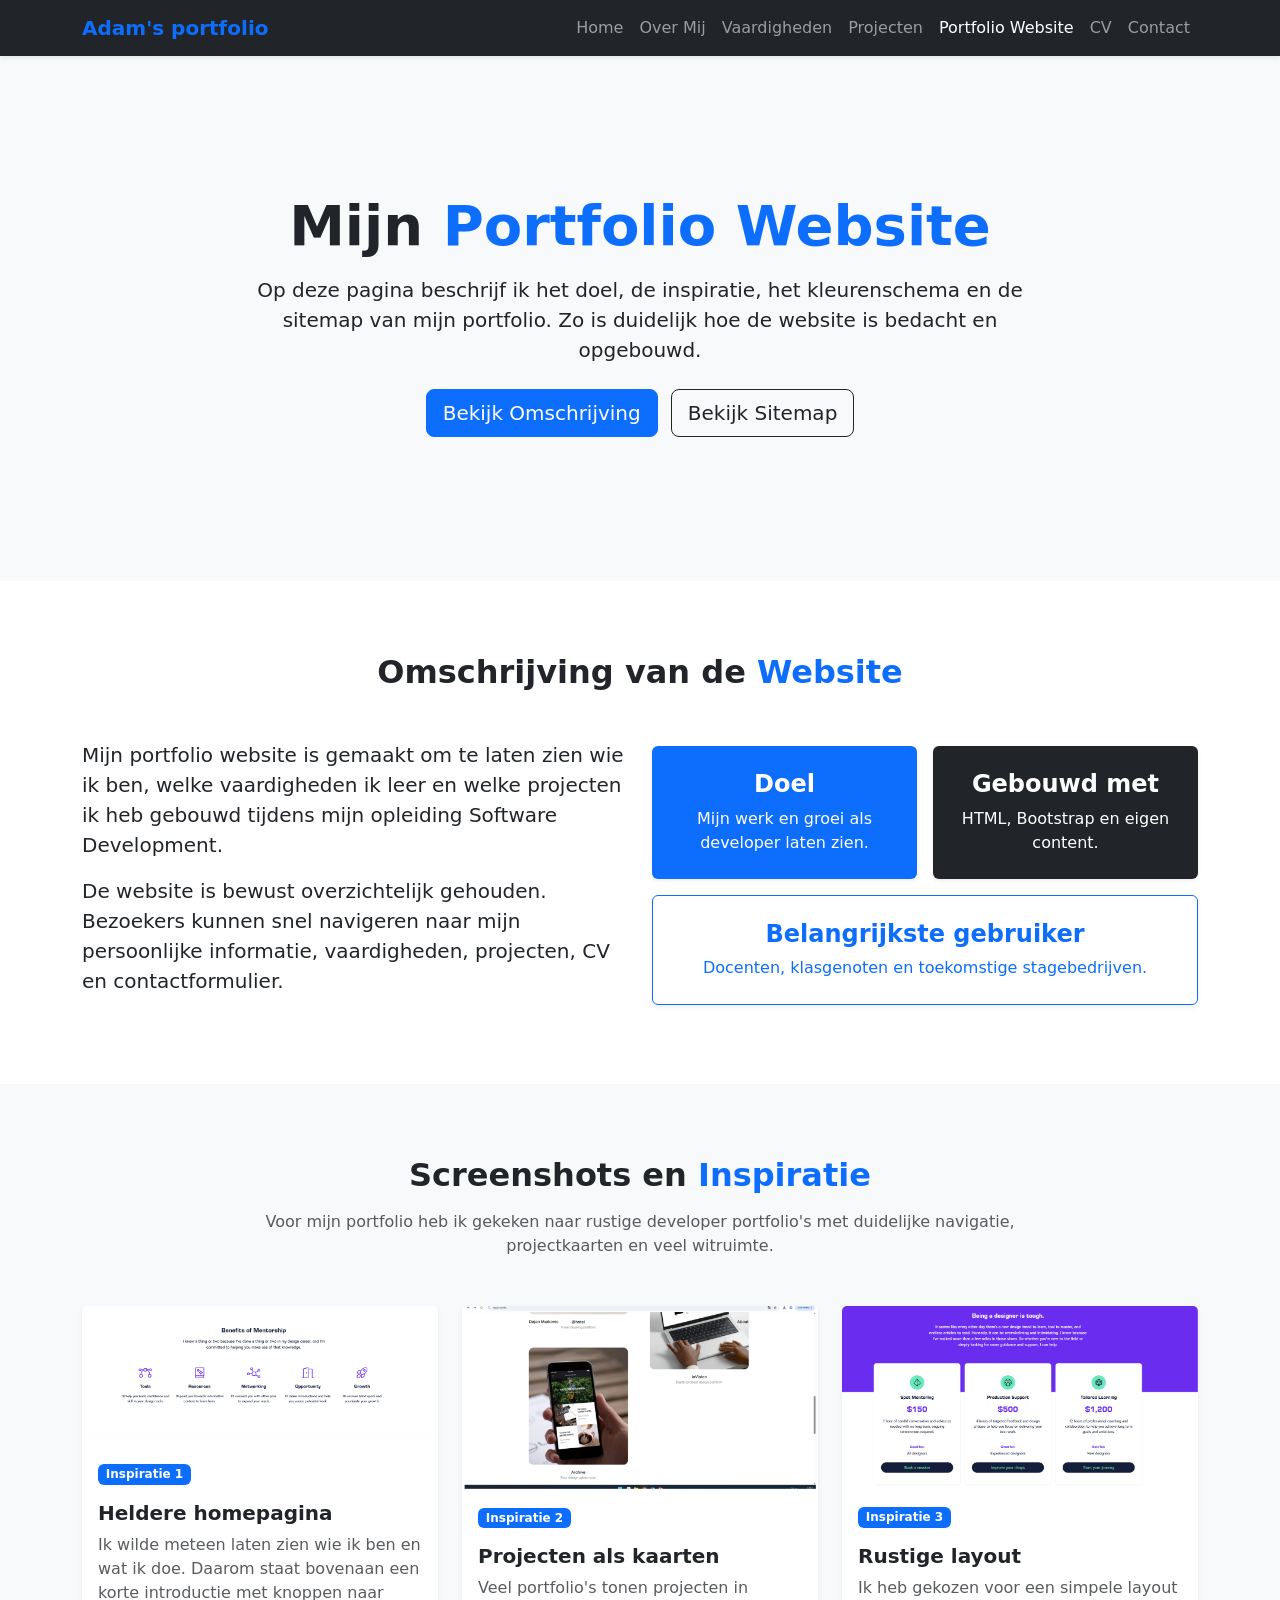
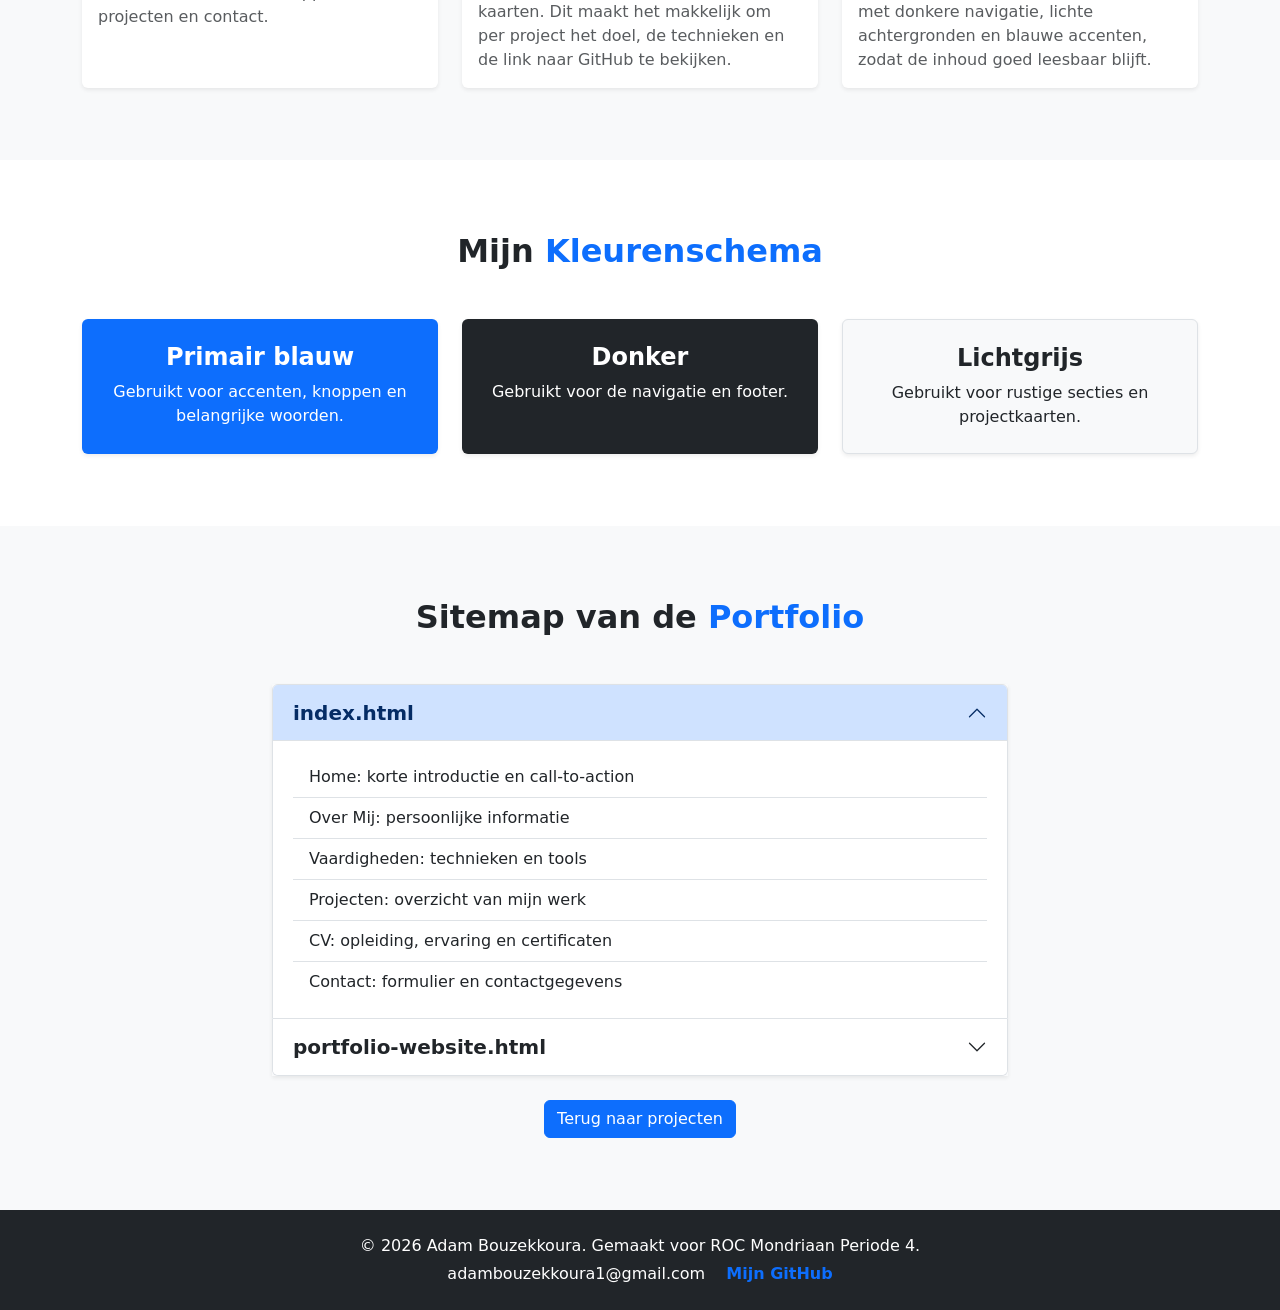
==== portfolio-website.html @ 3e5b6037 "sitemaps etc, imgs" ====
<!DOCTYPE html>
<html lang="nl">

<head>
    <meta charset="UTF-8">
    <meta name="viewport" content="width=device-width, initial-scale=1.0">
    <title>Portfolio Website | Adam</title>
    <link href="https://cdn.jsdelivr.net/npm/bootstrap@5.3.3/dist/css/bootstrap.min.css" rel="stylesheet"
        integrity="sha384-QWTKZyjpPEjISv5WaRU9OFeRpok6YctnYmDr5pNlyT2bRjXh0JMhjY6hW+ALEwIH" crossorigin="anonymous">
</head>

<body>

    <nav id="hoofdNavigatie" class="navbar navbar-expand-lg navbar-dark bg-dark fixed-top shadow-sm">
        <div class="container">
            <a class="navbar-brand fw-bold text-primary" href="index.html#home">Adam's portfolio</a>
            <button class="navbar-toggler" type="button" data-bs-toggle="collapse" data-bs-target="#navbarNav"
                aria-controls="navbarNav" aria-expanded="false" aria-label="Toggle navigatie">
                <span class="navbar-toggler-icon"></span>
            </button>
            <div class="collapse navbar-collapse" id="navbarNav">
                <ul class="navbar-nav ms-auto">
                    <li class="nav-item"><a class="nav-link" href="index.html#home">Home</a></li>
                    <li class="nav-item"><a class="nav-link" href="index.html#over-mij">Over Mij</a></li>
                    <li class="nav-item"><a class="nav-link" href="index.html#vaardigheden">Vaardigheden</a></li>
                    <li class="nav-item"><a class="nav-link" href="index.html#projecten">Projecten</a></li>
                    <li class="nav-item"><a class="nav-link active" aria-current="page" href="portfolio-website.html">Portfolio Website</a></li>
                    <li class="nav-item"><a class="nav-link" href="index.html#cv">CV</a></li>
                    <li class="nav-item"><a class="nav-link" href="index.html#contact">Contact</a></li>
                </ul>
            </div>
        </div>
    </nav>

    <main>
        <header class="bg-light pt-5 mt-5 pb-5">
            <div class="container py-5 text-center">
                <h1 class="display-4 fw-bold mt-5">Mijn <span class="text-primary">Portfolio Website</span></h1>
                <p class="lead mt-3 mx-auto w-75">
                    Op deze pagina beschrijf ik het doel, de inspiratie, het kleurenschema en de sitemap van mijn
                    portfolio. Zo is duidelijk hoe de website is bedacht en opgebouwd.
                </p>
                <div class="mt-4 mb-5">
                    <a href="#omschrijving" class="btn btn-primary btn-lg me-2">Bekijk Omschrijving</a>
                    <a href="#sitemap" class="btn btn-outline-dark btn-lg">Bekijk Sitemap</a>
                </div>
            </div>
        </header>

        <section id="omschrijving" class="py-5">
            <div class="container py-4">
                <h2 class="text-center fw-bold mb-5">Omschrijving van de <span class="text-primary">Website</span></h2>
                <div class="row align-items-center gy-4">
                    <div class="col-lg-6">
                        <p class="fs-5">
                            Mijn portfolio website is gemaakt om te laten zien wie ik ben, welke vaardigheden ik leer
                            en welke projecten ik heb gebouwd tijdens mijn opleiding Software Development.
                        </p>
                        <p class="fs-5">
                            De website is bewust overzichtelijk gehouden. Bezoekers kunnen snel navigeren naar mijn
                            persoonlijke informatie, vaardigheden, projecten, CV en contactformulier.
                        </p>
                    </div>
                    <div class="col-lg-6">
                        <div class="row g-3 text-center">
                            <div class="col-6">
                                <div class="p-4 bg-primary text-white rounded shadow-sm h-100">
                                    <h3 class="fw-bold fs-4">Doel</h3>
                                    <p class="mb-0">Mijn werk en groei als developer laten zien.</p>
                                </div>
                            </div>
                            <div class="col-6">
                                <div class="p-4 bg-dark text-white rounded shadow-sm h-100">
                                    <h3 class="fw-bold fs-4">Gebouwd met</h3>
                                    <p class="mb-0">HTML, Bootstrap en eigen content.</p>
                                </div>
                            </div>
                            <div class="col-12">
                                <div class="p-4 border border-primary text-primary rounded shadow-sm">
                                    <h3 class="fw-bold fs-4">Belangrijkste gebruiker</h3>
                                    <p class="mb-0">Docenten, klasgenoten en toekomstige stagebedrijven.</p>
                                </div>
                            </div>
                        </div>
                    </div>
                </div>
            </div>
        </section>

        <section id="inspiratie" class="py-5 bg-light">
            <div class="container py-4">
                <h2 class="text-center fw-bold mb-3">Screenshots en <span class="text-primary">Inspiratie</span></h2>
                <p class="text-center w-75 mx-auto mb-5 text-muted">
                    Voor mijn portfolio heb ik gekeken naar rustige developer portfolio's met duidelijke navigatie,
                    projectkaarten en veel witruimte.
                </p>
                <div class="row row-cols-1 row-cols-md-3 g-4">
                    <div class="col">
                        <div class="card h-100 shadow-sm border-0">
                            <img src="img/inspiratie-benefits.png" class="card-img-top object-fit-cover"
                                alt="Screenshot van een overzichtelijke benefits sectie">
                            <div class="card-body">
                                <span class="badge bg-primary mb-3">Inspiratie 1</span>
                                <h3 class="card-title fs-5 fw-bold">Heldere homepagina</h3>
                                <p class="card-text text-muted">
                                    Ik wilde meteen laten zien wie ik ben en wat ik doe. Daarom staat bovenaan een korte
                                    introductie met knoppen naar projecten en contact.
                                </p>
                            </div>
                        </div>
                    </div>
                    <div class="col">
                        <div class="card h-100 shadow-sm border-0">
                            <img src="img/inspiratie-project-grid.png" class="card-img-top object-fit-cover"
                                alt="Screenshot van een portfolio met projectkaarten">
                            <div class="card-body">
                                <span class="badge bg-primary mb-3">Inspiratie 2</span>
                                <h3 class="card-title fs-5 fw-bold">Projecten als kaarten</h3>
                                <p class="card-text text-muted">
                                    Veel portfolio's tonen projecten in kaarten. Dit maakt het makkelijk om per project
                                    het doel, de technieken en de link naar GitHub te bekijken.
                                </p>
                            </div>
                        </div>
                    </div>
                    <div class="col">
                        <div class="card h-100 shadow-sm border-0">
                            <img src="img/Schermafbeelding 2026-06-12 114444.png" class="card-img-top object-fit-cover"
                                alt="Screenshot van inspiratie voor een rustige layout">
                            <div class="card-body">
                                <span class="badge bg-primary mb-3">Inspiratie 3</span>
                                <h3 class="card-title fs-5 fw-bold">Rustige layout</h3>
                                <p class="card-text text-muted">
                                    Ik heb gekozen voor een simpele layout met donkere navigatie, lichte achtergronden
                                    en blauwe accenten, zodat de inhoud goed leesbaar blijft.
                                </p>
                            </div>
                        </div>
                    </div>
                </div>
            </div>
        </section>

        <section id="kleuren" class="py-5">
            <div class="container py-4">
                <h2 class="text-center fw-bold mb-5">Mijn <span class="text-primary">Kleurenschema</span></h2>
                <div class="row row-cols-1 row-cols-md-3 g-4 text-center">
                    <div class="col">
                        <div class="p-4 bg-primary text-white rounded shadow-sm h-100">
                            <h3 class="fw-bold fs-4">Primair blauw</h3>
                            <p class="mb-0">Gebruikt voor accenten, knoppen en belangrijke woorden.</p>
                        </div>
                    </div>
                    <div class="col">
                        <div class="p-4 bg-dark text-white rounded shadow-sm h-100">
                            <h3 class="fw-bold fs-4">Donker</h3>
                            <p class="mb-0">Gebruikt voor de navigatie en footer.</p>
                        </div>
                    </div>
                    <div class="col">
                        <div class="p-4 bg-light border rounded shadow-sm h-100">
                            <h3 class="fw-bold fs-4">Lichtgrijs</h3>
                            <p class="mb-0">Gebruikt voor rustige secties en projectkaarten.</p>
                        </div>
                    </div>
                </div>
            </div>
        </section>

        <section id="sitemap" class="py-5 bg-light">
            <div class="container py-4">
                <h2 class="text-center fw-bold mb-5">Sitemap van de <span class="text-primary">Portfolio</span></h2>
                <div class="row justify-content-center">
                    <div class="col-lg-8">
                        <div class="accordion shadow-sm" id="accordionSitemap">
                            <div class="accordion-item">
                                <h3 class="accordion-header" id="headingStart">
                                    <button class="accordion-button fs-5 fw-bold" type="button"
                                        data-bs-toggle="collapse" data-bs-target="#collapseStart"
                                        aria-expanded="true" aria-controls="collapseStart">
                                        index.html
                                    </button>
                                </h3>
                                <div id="collapseStart" class="accordion-collapse collapse show" role="region"
                                    aria-labelledby="headingStart" data-bs-parent="#accordionSitemap">
                                    <div class="accordion-body">
                                        <ul class="list-group list-group-flush">
                                            <li class="list-group-item">Home: korte introductie en call-to-action</li>
                                            <li class="list-group-item">Over Mij: persoonlijke informatie</li>
                                            <li class="list-group-item">Vaardigheden: technieken en tools</li>
                                            <li class="list-group-item">Projecten: overzicht van mijn werk</li>
                                            <li class="list-group-item">CV: opleiding, ervaring en certificaten</li>
                                            <li class="list-group-item">Contact: formulier en contactgegevens</li>
                                        </ul>
                                    </div>
                                </div>
                            </div>
                            <div class="accordion-item">
                                <h3 class="accordion-header" id="headingPortfolio">
                                    <button class="accordion-button collapsed fs-5 fw-bold" type="button"
                                        data-bs-toggle="collapse" data-bs-target="#collapsePortfolio"
                                        aria-expanded="false" aria-controls="collapsePortfolio">
                                        portfolio-website.html
                                    </button>
                                </h3>
                                <div id="collapsePortfolio" class="accordion-collapse collapse" role="region"
                                    aria-labelledby="headingPortfolio" data-bs-parent="#accordionSitemap">
                                    <div class="accordion-body">
                                        <ul class="list-group list-group-flush">
                                            <li class="list-group-item">Omschrijving: uitleg over het doel van de website</li>
                                            <li class="list-group-item">Inspiratie: beschrijving van gekozen voorbeelden</li>
                                            <li class="list-group-item">Kleurenschema: uitleg van de gebruikte kleuren</li>
                                            <li class="list-group-item">Sitemap: overzicht van de pagina's en onderdelen</li>
                                        </ul>
                                    </div>
                                </div>
                            </div>
                        </div>
                        <div class="mt-4 text-center">
                            <a href="index.html#projecten" class="btn btn-primary">Terug naar projecten</a>
                        </div>
                    </div>
                </div>
            </div>
        </section>
    </main>

    <footer class="bg-dark text-white py-4">
        <div class="container text-center">
            <p class="mb-1">&copy; 2026 Adam Bouzekkoura. Gemaakt voor ROC Mondriaan Periode 4.</p>
            <div>
                <a href="mailto:adambouzekkoura1@gmail.com"
                    class="text-white text-decoration-none me-3">adambouzekkoura1@gmail.com</a>
                <a href="https://github.com/adambzka" target="_blank" rel="noopener"
                    class="text-primary text-decoration-none fw-bold">Mijn GitHub</a>
            </div>
        </div>
    </footer>

    <script src="https://cdn.jsdelivr.net/npm/bootstrap@5.3.3/dist/js/bootstrap.bundle.min.js"
        integrity="sha384-YvpcrYf0tY3lHB60NNkmXc5s9fDVZLESaAA55NDzOxhy9GkcIdslK1eN7N6jIeHz"
        crossorigin="anonymous"></script>
</body>

</html>
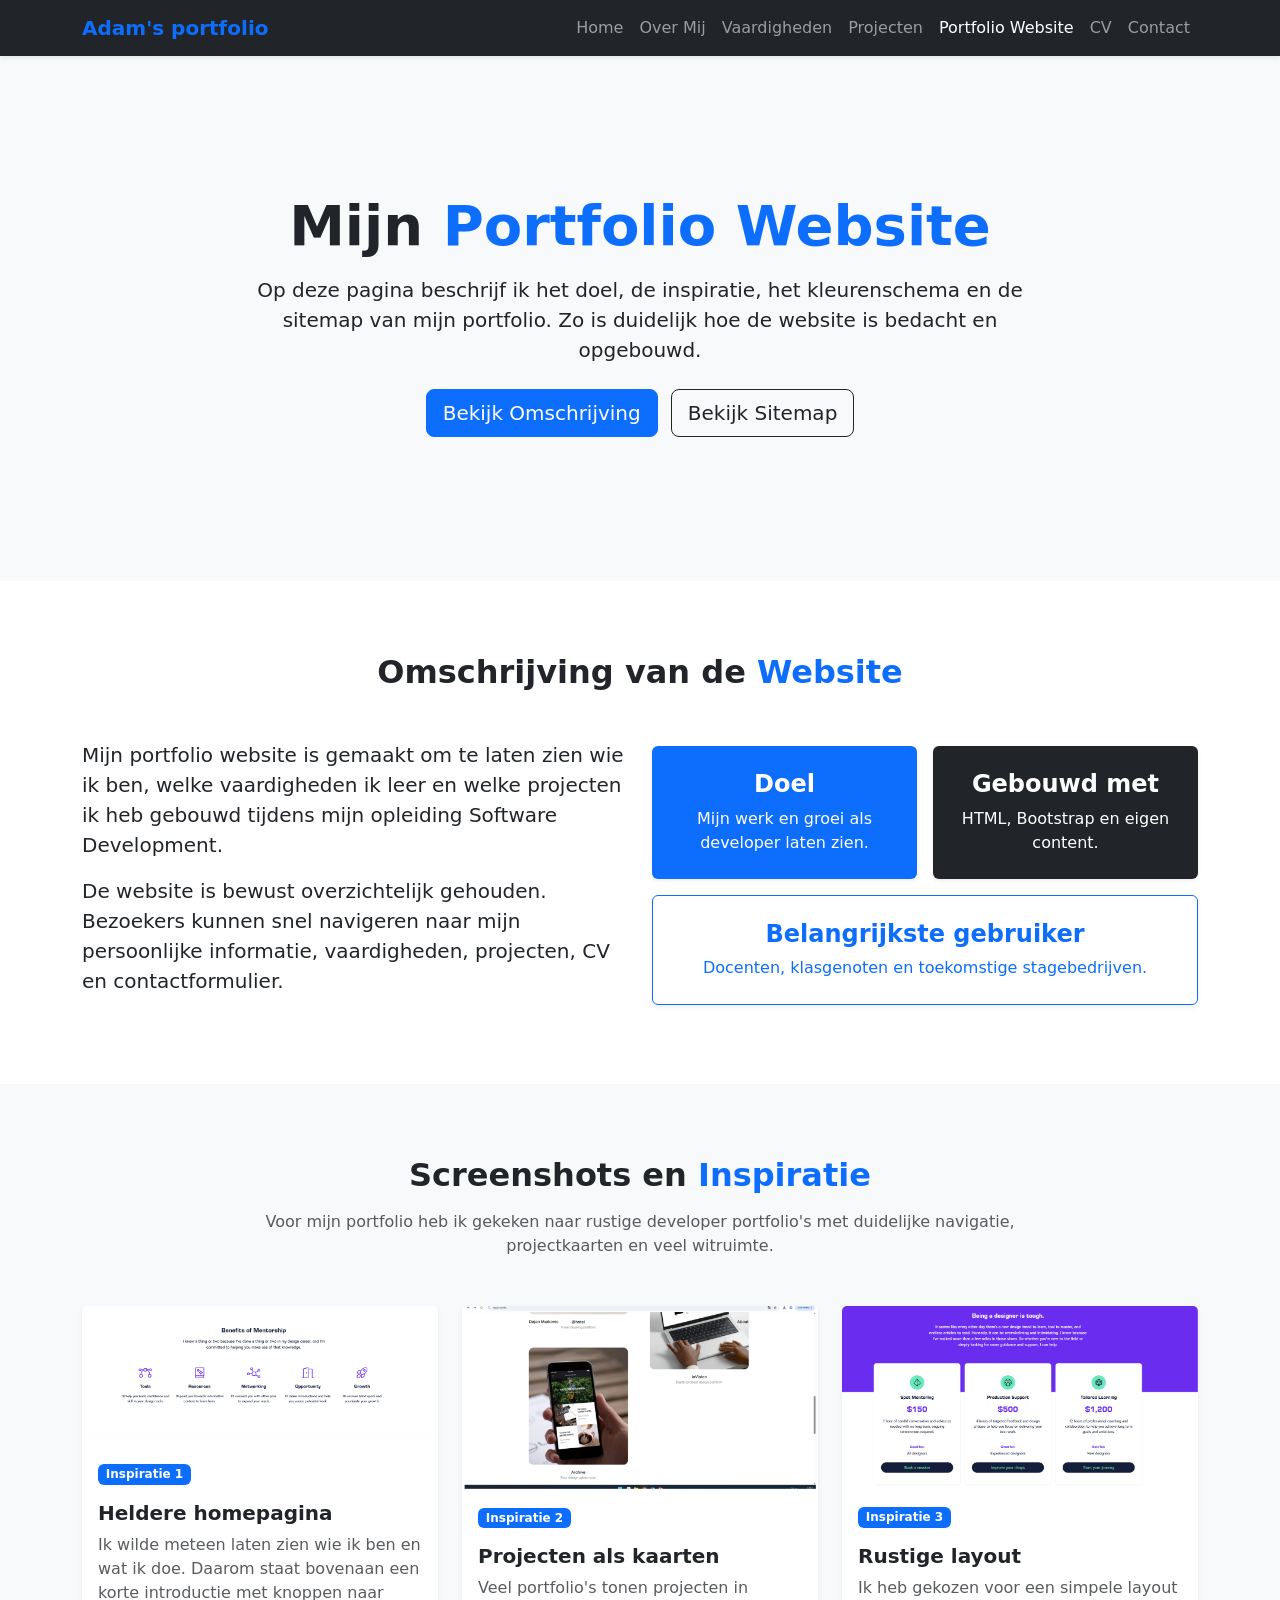
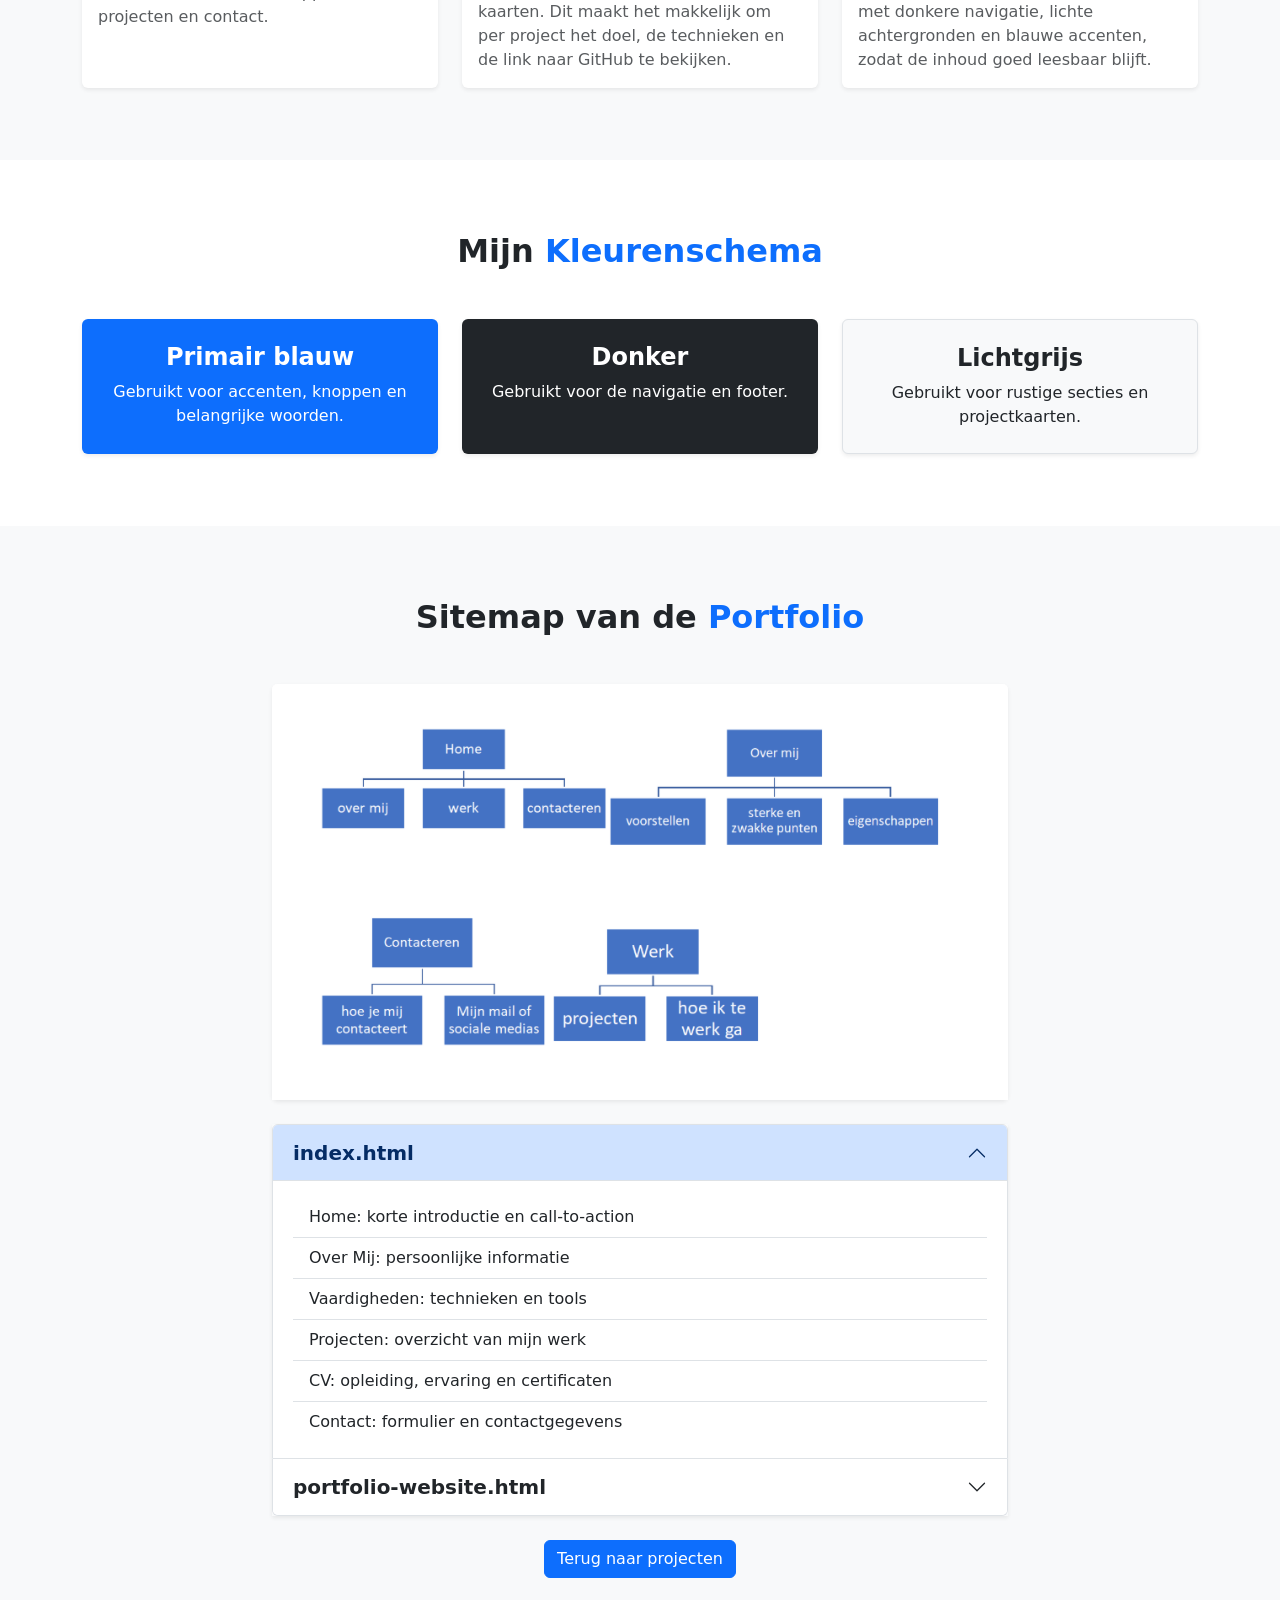
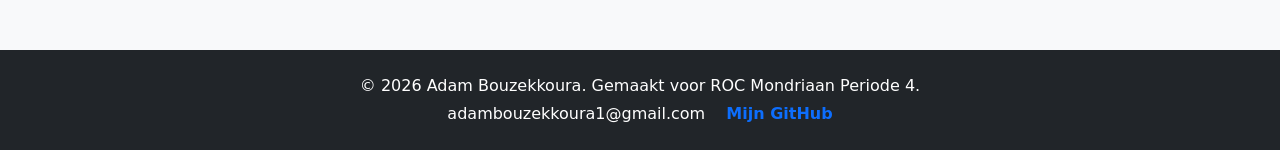
==== commit 1928c4bc: "Add GitHub Pages setup and project description Created and configured GitHub Pages for the project. " ====
--- a/portfolio-website.html
+++ b/portfolio-website.html
@@ -172,6 +172,10 @@
                 <h2 class="text-center fw-bold mb-5">Sitemap van de <span class="text-primary">Portfolio</span></h2>
                 <div class="row justify-content-center">
                     <div class="col-lg-8">
+                        <div class="card shadow-sm border-0 mb-4">
+                            <img src="img/sitemap-schema.png" class="card-img-top"
+                                alt="Visuele sitemap van de portfolio website">
+                        </div>
                         <div class="accordion shadow-sm" id="accordionSitemap">
                             <div class="accordion-item">
                                 <h3 class="accordion-header" id="headingStart">
